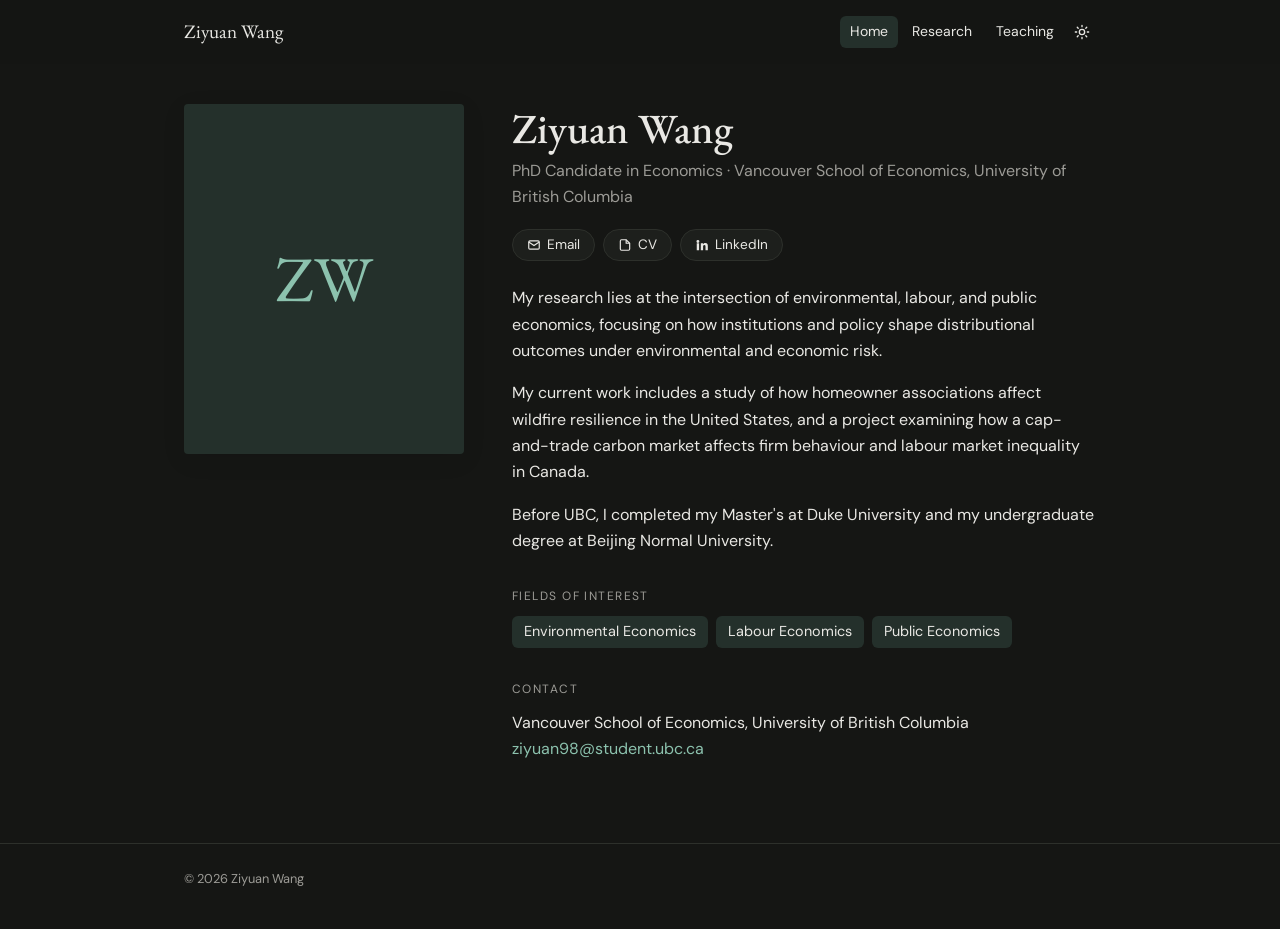
==== index.html @ 6f69ae1a "Add files via upload" ====
<!doctype html>
<html lang="en" data-theme="dark">
<head>
  <meta charset="utf-8">
  <meta name="viewport" content="width=device-width, initial-scale=1">
  <title>Ziyuan Wang</title>
  <meta name="description" content="Ziyuan Wang, PhD candidate in Economics at the Vancouver School of Economics, UBC. Environmental, labour, and public economics.">
  <link rel="preconnect" href="https://fonts.googleapis.com">
  <link rel="preconnect" href="https://fonts.gstatic.com" crossorigin>
  <link href="https://fonts.googleapis.com/css2?family=DM+Sans:wght@400;500&family=EB+Garamond:wght@400;500&display=swap" rel="stylesheet">
  <link rel="stylesheet" href="style.css">
  <script src="script.js"></script>
</head>
<body>
  <header class="site">
    <div class="wrap">
      <a class="brand" href="index.html">Ziyuan Wang</a>
      <nav>
        <a href="index.html" aria-current="page">Home</a>
        <a href="research.html">Research</a>
        <a href="teaching.html">Teaching</a>
        <button id="theme" aria-label="Toggle dark mode">
          <svg viewBox="0 0 24 24" fill="none" stroke="currentColor" stroke-width="2" stroke-linecap="round"><circle cx="12" cy="12" r="4"/><path d="M12 2v2M12 20v2M4.9 4.9l1.4 1.4M17.7 17.7l1.4 1.4M2 12h2M20 12h2M4.9 19.1l1.4-1.4M17.7 6.3l1.4-1.4"/></svg>
        </button>
      </nav>
    </div>
  </header>

  <main>
    <div class="wrap">
      <section class="hero">
        <!-- To add a photo: put a file named photo.jpg next to this page. Until then, initials are shown. -->
        <div class="photo">
          <img src="photo.jpg" alt="Ziyuan Wang" onerror="this.remove()">
          <span class="initials">ZW</span>
        </div>

        <div>
          <h1>Ziyuan Wang</h1>
          <p class="role">PhD Candidate in Economics · Vancouver School of Economics, University of British Columbia</p>

          <div class="pills">
            <a class="pill" href="mailto:ziyuan98@student.ubc.ca">
              <svg viewBox="0 0 24 24" fill="none" stroke="currentColor" stroke-width="2"><rect x="3" y="5" width="18" height="14" rx="2"/><path d="m3 7 9 6 9-6"/></svg>Email
            </a>
            <a class="pill" href="cv.pdf">
              <svg viewBox="0 0 24 24" fill="none" stroke="currentColor" stroke-width="2"><path d="M14 3H6a2 2 0 0 0-2 2v14a2 2 0 0 0 2 2h12a2 2 0 0 0 2-2V9z"/><path d="M14 3v6h6"/></svg>CV
            </a>
            <a class="pill" href="https://www.linkedin.com/in/ziyuanw" target="_blank" rel="noopener">
              <svg viewBox="0 0 24 24" fill="currentColor"><path d="M4.98 3.5a2.5 2.5 0 1 1 0 5 2.5 2.5 0 0 1 0-5zM3 9h4v12H3zM10 9h3.8v1.7h.05c.53-1 1.83-2.05 3.77-2.05C21.6 8.65 22 11.2 22 14.5V21h-4v-5.7c0-1.36-.03-3.1-1.9-3.1-1.9 0-2.2 1.48-2.2 3V21h-4z"/></svg>LinkedIn
            </a>
          </div>

          <div class="bio">
            <p>My research lies at the intersection of environmental, labour, and public economics, focusing on how institutions and policy shape distributional outcomes under environmental and economic risk.</p>
            <p>My current work includes a study of how homeowner associations affect wildfire resilience in the United States, and a project examining how a cap-and-trade carbon market affects firm behaviour and labour market inequality in Canada.</p>
            <p>Before UBC, I completed my Master's at Duke University and my undergraduate degree at Beijing Normal University.</p>
          </div>

          <p class="label">Fields of interest</p>
          <div class="fields">
            <span>Environmental Economics</span>
            <span>Labour Economics</span>
            <span>Public Economics</span>
          </div>

          <p class="label">Contact</p>
          <p style="margin:0">Vancouver School of Economics, University of British Columbia<br>
            <a href="mailto:ziyuan98@student.ubc.ca">ziyuan98@student.ubc.ca</a></p>
        </div>
      </section>
    </div>
  </main>

  <footer class="site"><div class="wrap">© 2026 Ziyuan Wang</div></footer>
</body>
</html>
---- style.css ----
/* ---------- Colours (light / dark) ---------- */
:root {
  --bg: #f8faf7;
  --surface: #ffffff;
  --text: #1a1917;
  --muted: #6b6a66;
  --line: #e4e6e1;
  --accent: #2f5d50;
  --accent-soft: #e6efe9;
  --serif: "EB Garamond", "Palatino Linotype", Palatino, Georgia, serif;
  --sans: "DM Sans", -apple-system, "Segoe UI", Helvetica, Arial, sans-serif;
  color-scheme: light;
}
@media (prefers-color-scheme: dark) {
  :root:not([data-theme="light"]) {
    --bg: #151614;
    --surface: #1d1f1c;
    --text: #e9e8e4;
    --muted: #9c9b96;
    --line: #2d302b;
    --accent: #8cc2ae;
    --accent-soft: #24302b;
    color-scheme: dark;
  }
}
:root[data-theme="dark"] {
  --bg: #151614;
  --surface: #1d1f1c;
  --text: #e9e8e4;
  --muted: #9c9b96;
  --line: #2d302b;
  --accent: #8cc2ae;
  --accent-soft: #24302b;
  color-scheme: dark;
}

/* ---------- Base ---------- */
* { box-sizing: border-box; }
html { -webkit-text-size-adjust: 100%; }
body {
  margin: 0;
  background: var(--bg);
  color: var(--text);
  font-family: var(--sans);
  font-size: 16px;
  line-height: 1.65;
  transition: background .2s, color .2s;
}
a { color: var(--accent); text-decoration: none; }
a:hover { text-decoration: underline; text-underline-offset: 3px; }
h1, h2, h3 { font-family: var(--serif); font-weight: 500; line-height: 1.2; margin: 0; }

.wrap { max-width: 960px; margin: 0 auto; padding: 0 24px; }

/* ---------- Header / nav ---------- */
header.site {
  position: sticky; top: 0; z-index: 10;
  background: color-mix(in srgb, var(--bg) 88%, transparent);
  backdrop-filter: blur(8px);
}
header.site .wrap {
  display: flex; align-items: center; justify-content: space-between;
  height: 64px; gap: 16px;
}
.brand { font-family: var(--serif); font-size: 1.2rem; color: var(--text); }
.brand:hover { text-decoration: none; }
nav { display: flex; align-items: center; gap: 4px; }
nav a {
  color: var(--text); font-size: .875rem;
  padding: 4px 10px; border-radius: 6px;
}
nav a:hover { background: var(--accent-soft); text-decoration: none; }
nav a[aria-current="page"] { background: var(--accent-soft); }
#theme {
  background: none; border: 0; cursor: pointer; color: var(--text);
  padding: 6px; border-radius: 6px; display: grid; place-items: center;
}
#theme:hover { background: var(--accent-soft); }
#theme svg { width: 16px; height: 16px; }

main { padding: 40px 0 80px; }

/* ---------- Home ---------- */
.hero {
  display: grid; grid-template-columns: 280px 1fr; gap: 48px; align-items: start;
}
.photo {
  width: 100%; aspect-ratio: 4 / 5; border-radius: 4px; overflow: hidden;
  background: var(--accent-soft);
  box-shadow: 0 6px 24px rgba(0,0,0,.08);
  display: grid; place-items: center;
}
.photo img { width: 100%; height: 100%; object-fit: cover; display: block; }
.photo .initials { font-family: var(--serif); font-size: 4rem; color: var(--accent); }
.hero h1 { font-size: 2.6rem; margin-bottom: 4px; }
.role { color: var(--muted); margin: 0 0 18px; }
.pills { display: flex; flex-wrap: wrap; gap: 8px; margin-bottom: 24px; }
.pill {
  display: inline-flex; align-items: center; gap: 6px;
  border: 1px solid var(--line); background: var(--surface); color: var(--text);
  border-radius: 999px; padding: 4px 14px; font-size: .85rem;
}
.pill:hover { border-color: var(--accent); text-decoration: none; }
.pill svg { width: 14px; height: 14px; }
.bio p { margin: 0 0 16px; }

.label {
  font-size: .75rem; letter-spacing: .12em; text-transform: uppercase;
  color: var(--muted); margin: 32px 0 10px;
}
.fields { display: flex; flex-wrap: wrap; gap: 8px; }
.fields span {
  background: var(--accent-soft); color: var(--text);
  padding: 4px 12px; border-radius: 6px; font-size: .9rem;
}

/* ---------- Inner pages ---------- */
.page-title { font-size: 2.8rem; margin-bottom: 32px; }
.section-title { font-size: 1.7rem; margin: 40px 0 16px; }

.card {
  background: var(--surface); border: 1px solid var(--line);
  border-radius: 8px; padding: 20px 24px; margin-bottom: 14px;
}
.card h3 { font-size: 1.35rem; margin-bottom: 8px; }
.meta { list-style: none; padding: 0; margin: 0; color: var(--muted); font-size: .9rem; }
.meta li { display: flex; gap: 8px; align-items: baseline; }
.meta svg { width: 14px; height: 14px; flex: none; position: relative; top: 2px; }
.tags { display: flex; gap: 6px; margin: 0 0 10px; flex-wrap: wrap; }
.tags span {
  font-size: .75rem; padding: 2px 10px; border-radius: 999px;
  background: var(--accent-soft); color: var(--text);
}
.abstract { margin: 10px 0 0; font-size: .95rem; }
.note { color: var(--muted); font-style: italic; }

footer.site { border-top: 1px solid var(--line); padding: 24px 0 40px; color: var(--muted); font-size: .8rem; }

/* ---------- Phone ---------- */
@media (max-width: 720px) {
  .wrap { padding: 0 16px; }
  .hero { grid-template-columns: 1fr; gap: 24px; }
  .photo { max-width: 260px; }
  .hero h1 { font-size: 2.2rem; }
  .page-title { font-size: 2.2rem; }
  .brand { font-size: 1.05rem; }
  nav a { padding: 4px 7px; font-size: .82rem; }
  .card { padding: 16px 18px; }
}
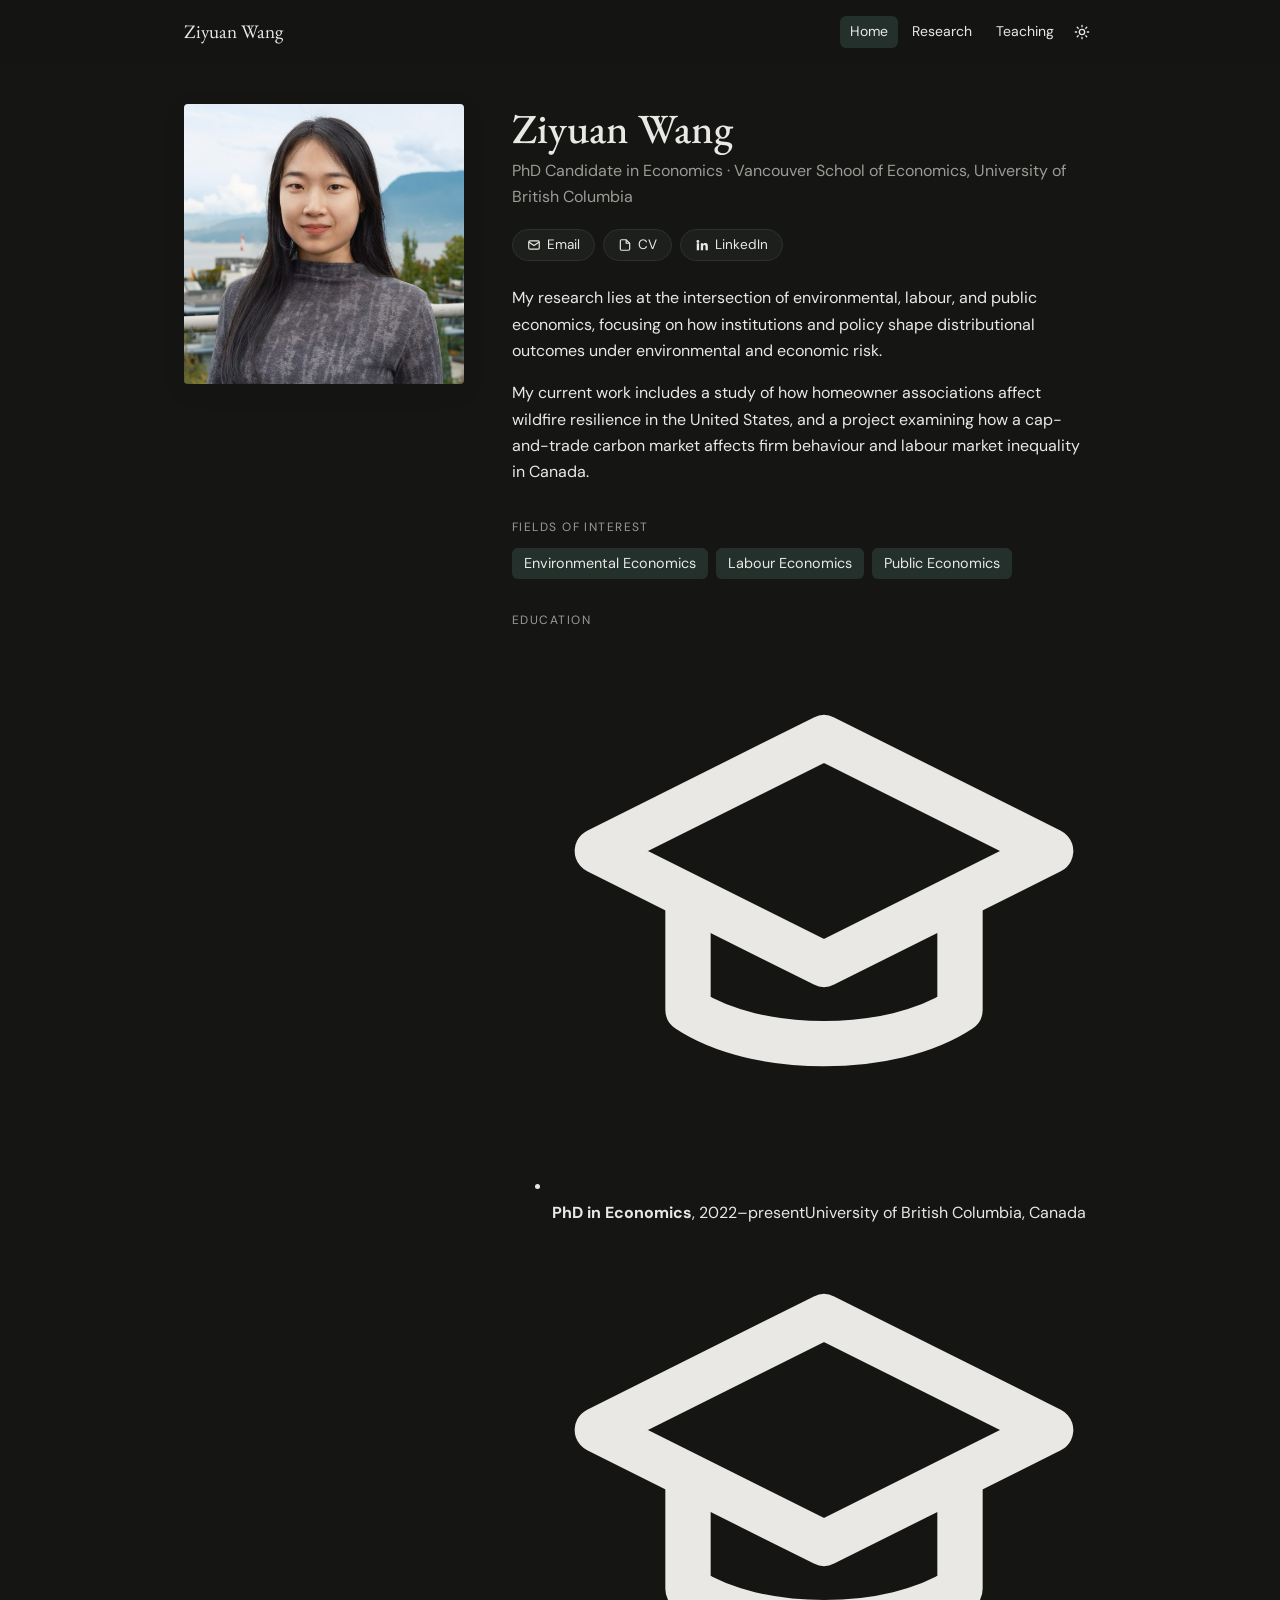
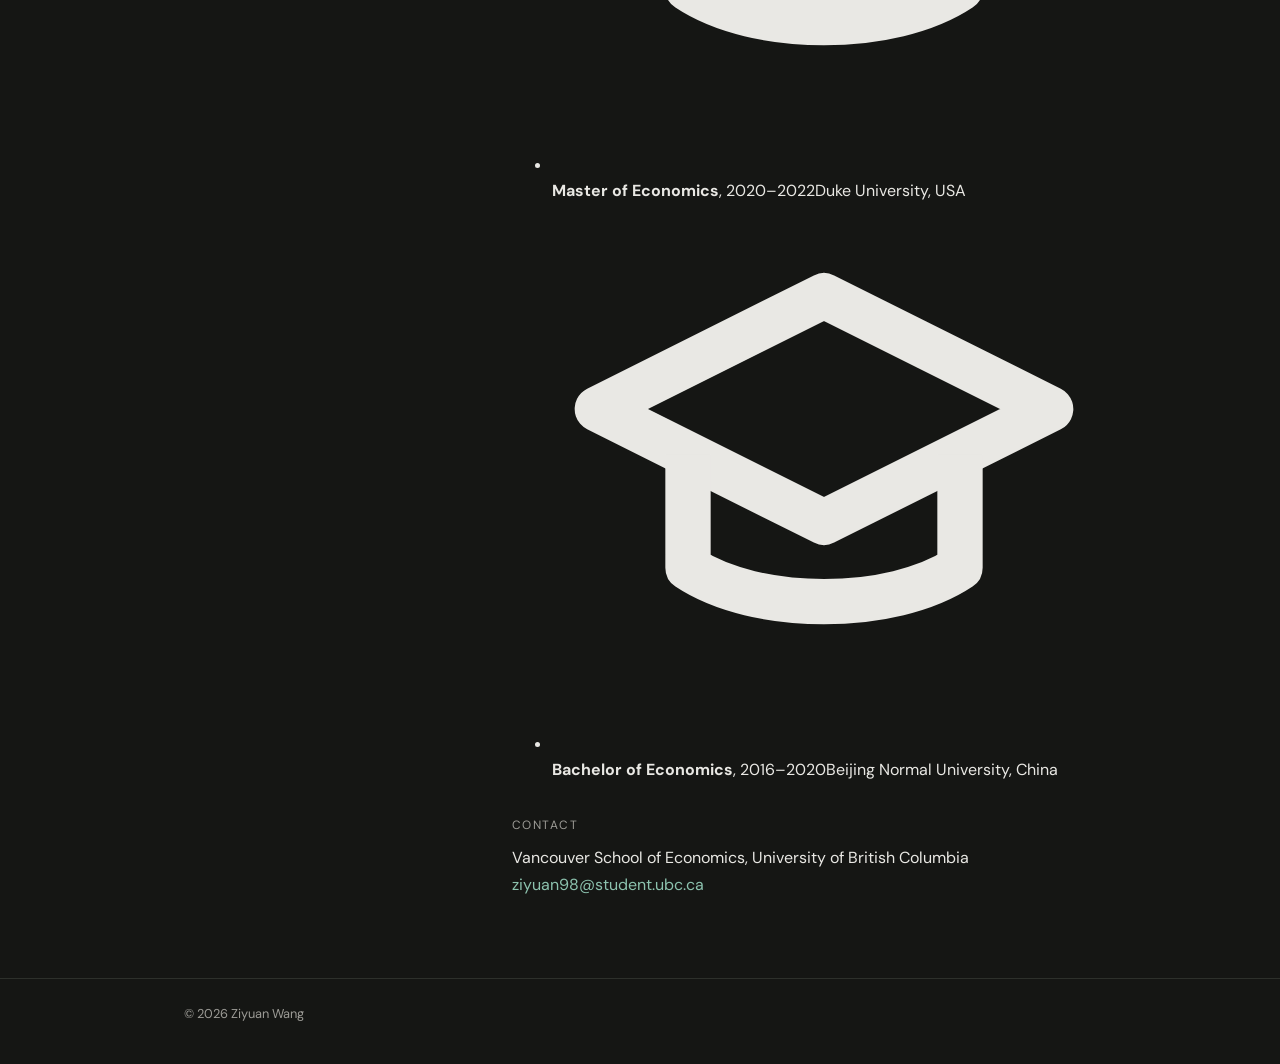
==== commit 40d57690: "Add files via upload" ====
--- a/index.html
+++ b/index.html
@@ -53,9 +53,7 @@
 
           <div class="bio">
             <p>My research lies at the intersection of environmental, labour, and public economics, focusing on how institutions and policy shape distributional outcomes under environmental and economic risk.</p>
-            <p>My current work includes a study of how homeowner associations affect wildfire resilience in the United States, and a project examining how a cap-and-trade carbon market affects firm behaviour and labour market inequality in Canada.</p>
-            <p>Before UBC, I completed my Master's at Duke University and my undergraduate degree at Beijing Normal University.</p>
-          </div>
+            <p>My current work includes a study of how homeowner associations affect wildfire resilience in the United States, and a project examining how a cap-and-trade carbon market affects firm behaviour and labour market inequality in Canada.</p>          </div>
 
           <p class="label">Fields of interest</p>
           <div class="fields">
@@ -63,6 +61,22 @@
             <span>Labour Economics</span>
             <span>Public Economics</span>
           </div>
+
+          <p class="label">Education</p>
+          <ul class="edu">
+            <li>
+              <svg viewBox="0 0 24 24" fill="none" stroke="currentColor" stroke-width="2" stroke-linejoin="round"><path d="M2 9l10-5 10 5-10 5z"/><path d="M6 11v5c3 2 9 2 12 0v-5"/></svg>
+              <div><strong>PhD in Economics</strong>, 2022–present<span>University of British Columbia, Canada</span></div>
+            </li>
+            <li>
+              <svg viewBox="0 0 24 24" fill="none" stroke="currentColor" stroke-width="2" stroke-linejoin="round"><path d="M2 9l10-5 10 5-10 5z"/><path d="M6 11v5c3 2 9 2 12 0v-5"/></svg>
+              <div><strong>Master of Economics</strong>, 2020–2022<span>Duke University, USA</span></div>
+            </li>
+            <li>
+              <svg viewBox="0 0 24 24" fill="none" stroke="currentColor" stroke-width="2" stroke-linejoin="round"><path d="M2 9l10-5 10 5-10 5z"/><path d="M6 11v5c3 2 9 2 12 0v-5"/></svg>
+              <div><strong>Bachelor of Economics</strong>, 2016–2020<span>Beijing Normal University, China</span></div>
+            </li>
+          </ul>
 
           <p class="label">Contact</p>
           <p style="margin:0">Vancouver School of Economics, University of British Columbia<br>
--- a/style.css
+++ b/style.css
@@ -85,7 +85,7 @@
   display: grid; grid-template-columns: 280px 1fr; gap: 48px; align-items: start;
 }
 .photo {
-  width: 100%; aspect-ratio: 4 / 5; border-radius: 4px; overflow: hidden;
+  width: 100%; aspect-ratio: 1 / 1; border-radius: 4px; overflow: hidden;
   background: var(--accent-soft);
   box-shadow: 0 6px 24px rgba(0,0,0,.08);
   display: grid; place-items: center;
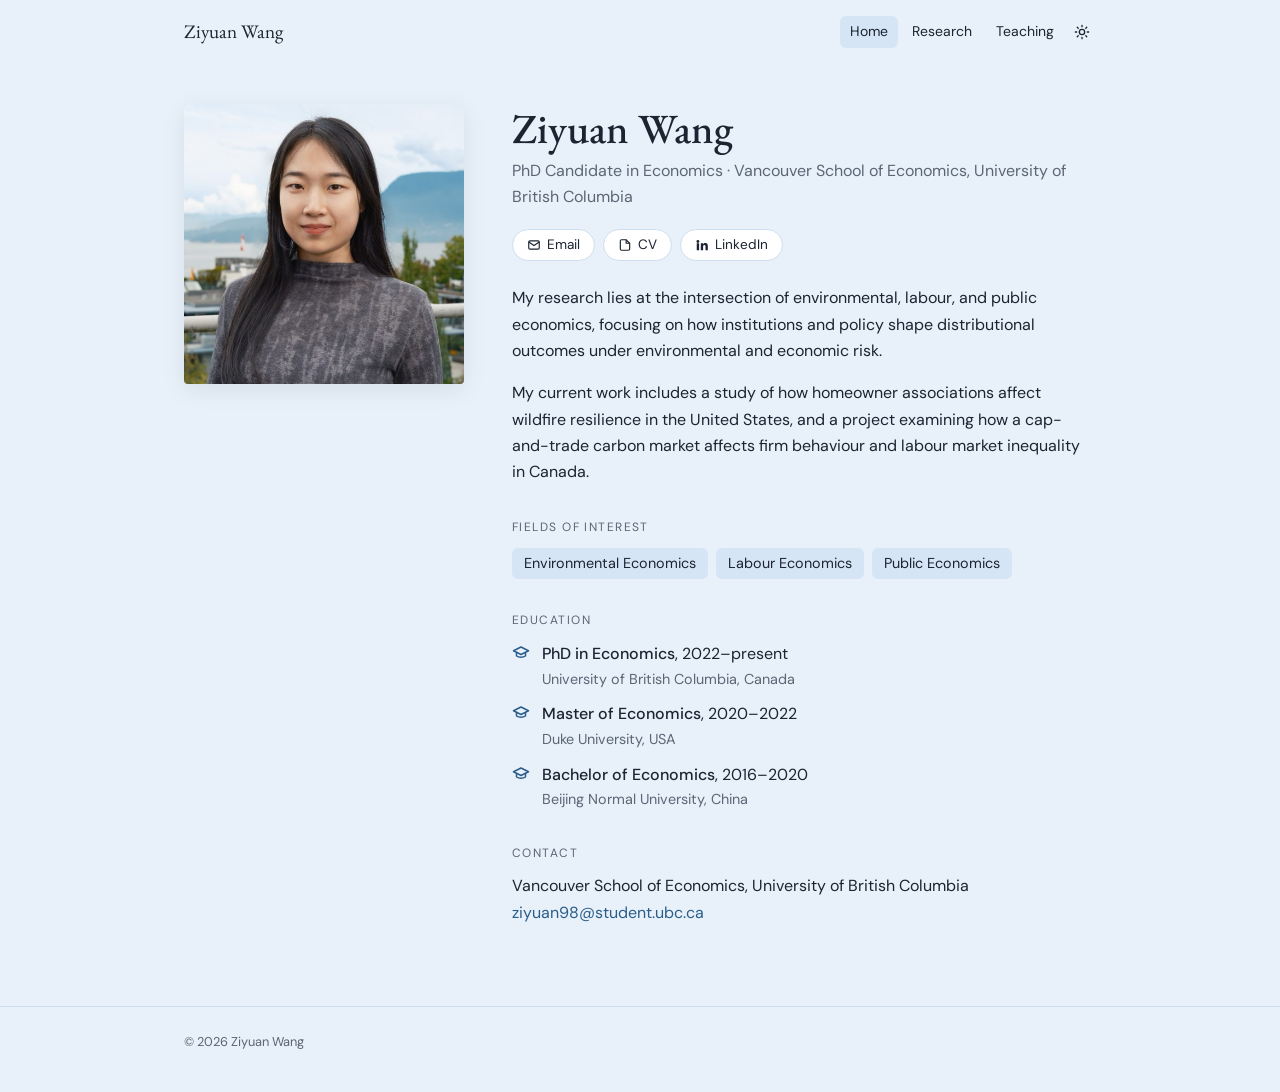
==== commit 67f543b4: "Add files via upload" ====
--- a/index.html
+++ b/index.html
@@ -1,5 +1,5 @@
 <!doctype html>
-<html lang="en" data-theme="dark">
+<html lang="en" data-theme="light">
 <head>
   <meta charset="utf-8">
   <meta name="viewport" content="width=device-width, initial-scale=1">
--- a/style.css
+++ b/style.css
@@ -1,36 +1,36 @@
 /* ---------- Colours (light / dark) ---------- */
 :root {
-  --bg: #f8faf7;
+  --bg: #e8f1fa;
   --surface: #ffffff;
-  --text: #1a1917;
-  --muted: #6b6a66;
-  --line: #e4e6e1;
-  --accent: #2f5d50;
-  --accent-soft: #e6efe9;
+  --text: #1b2430;
+  --muted: #5b6675;
+  --line: #cfdeee;
+  --accent: #2b5d8a;
+  --accent-soft: #d6e5f5;
   --serif: "EB Garamond", "Palatino Linotype", Palatino, Georgia, serif;
   --sans: "DM Sans", -apple-system, "Segoe UI", Helvetica, Arial, sans-serif;
   color-scheme: light;
 }
 @media (prefers-color-scheme: dark) {
   :root:not([data-theme="light"]) {
-    --bg: #151614;
-    --surface: #1d1f1c;
-    --text: #e9e8e4;
-    --muted: #9c9b96;
-    --line: #2d302b;
-    --accent: #8cc2ae;
-    --accent-soft: #24302b;
+    --bg: #0f1722;
+    --surface: #172131;
+    --text: #e6ecf3;
+    --muted: #94a3b8;
+    --line: #26344a;
+    --accent: #8ab8e6;
+    --accent-soft: #1e2d42;
     color-scheme: dark;
   }
 }
 :root[data-theme="dark"] {
-  --bg: #151614;
-  --surface: #1d1f1c;
-  --text: #e9e8e4;
-  --muted: #9c9b96;
-  --line: #2d302b;
-  --accent: #8cc2ae;
-  --accent-soft: #24302b;
+  --bg: #0f1722;
+  --surface: #172131;
+  --text: #e6ecf3;
+  --muted: #94a3b8;
+  --line: #26344a;
+  --accent: #8ab8e6;
+  --accent-soft: #1e2d42;
   color-scheme: dark;
 }
 
@@ -114,6 +114,12 @@
   padding: 4px 12px; border-radius: 6px; font-size: .9rem;
 }
 
+.edu { list-style: none; padding: 0; margin: 0; display: grid; gap: 10px; }
+.edu li { display: flex; gap: 12px; align-items: flex-start; }
+.edu svg { width: 18px; height: 18px; flex: none; margin-top: 3px; color: var(--accent); }
+.edu strong { font-weight: 500; }
+.edu span { display: block; color: var(--muted); font-size: .9rem; }
+
 /* ---------- Inner pages ---------- */
 .page-title { font-size: 2.8rem; margin-bottom: 32px; }
 .section-title { font-size: 1.7rem; margin: 40px 0 16px; }
